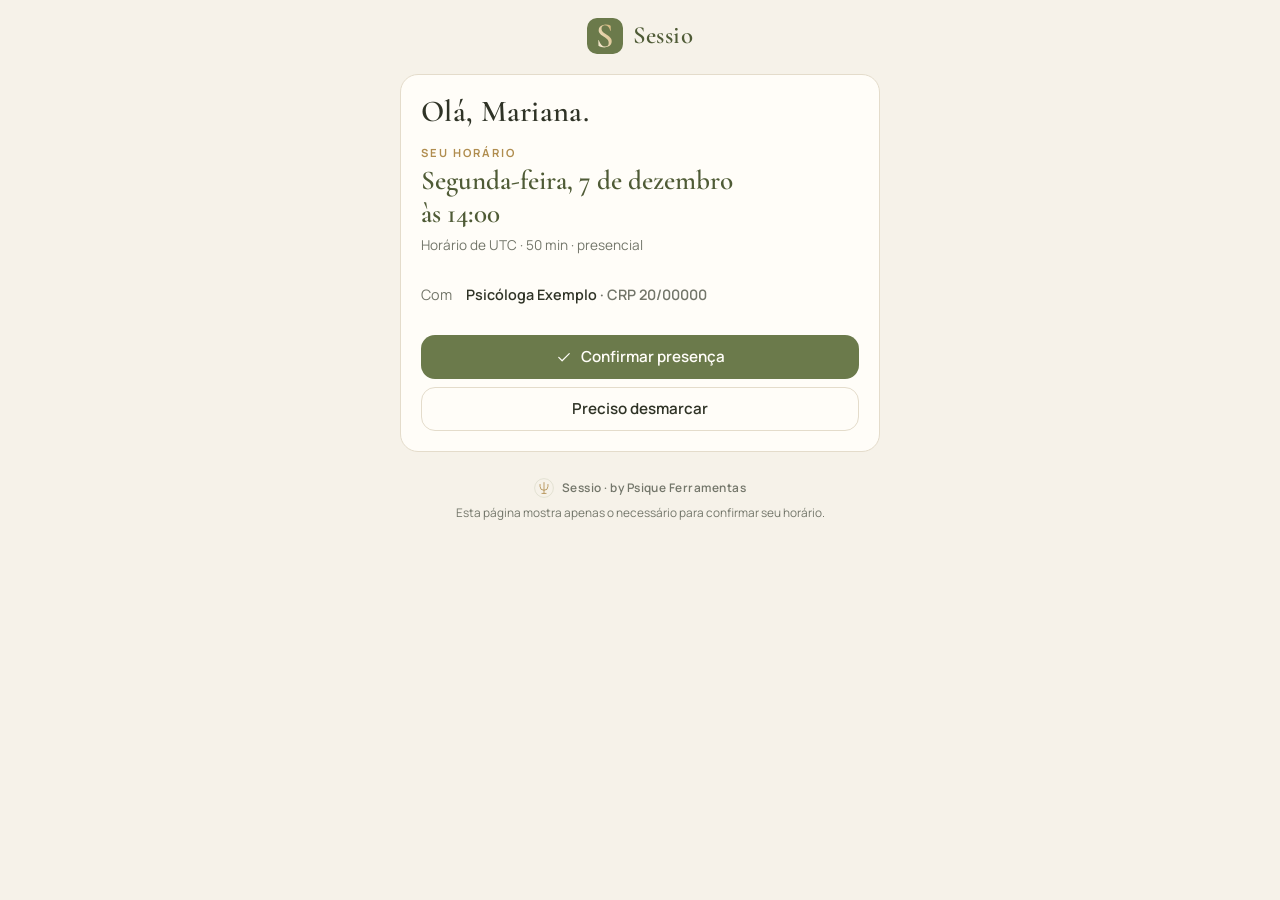
==== confirmar.html @ 3cd2a892 "Sessio: primeira versão da agenda clínica Agenda com recorrência, encaixes e bloqueios; pacientes; f" ====
<!doctype html>
<html lang="pt-BR">
<head>
<meta charset="utf-8">
<meta name="viewport" content="width=device-width, initial-scale=1, viewport-fit=cover">
<meta name="theme-color" content="#6B7A4B">
<meta name="robots" content="noindex, nofollow">
<meta name="referrer" content="no-referrer">
<link rel="icon" href="icons/icon.svg" type="image/svg+xml">
<title>Confirmar horário · Sessio</title>
<link rel="preconnect" href="https://fonts.googleapis.com">
<link rel="preconnect" href="https://fonts.gstatic.com" crossorigin>
<link rel="stylesheet" href="https://fonts.googleapis.com/css2?family=Cormorant+Garamond:ital,wght@0,500;0,600;1,500;1,600&family=Manrope:wght@400;500;600;700;800&display=swap">
<link rel="stylesheet" href="css/sessio.css?v=2026.11.20-1">
<style>
  .wrap{max-width:480px}
  .when{font-family:var(--display);font-size:1.7rem;font-weight:600;color:var(--olive-deep);line-height:1.2}
  .done-ico{width:58px;height:58px;border-radius:18px;margin:0 auto;display:grid;place-items:center;background:var(--olive-soft);color:var(--olive-deep)}
  .done-ico svg{width:30px;height:30px}
  .done-ico.bad{background:color-mix(in srgb,var(--t3) 14%,transparent);color:var(--t3)}
</style>
</head>
<body>
<div class="wrap" id="app" aria-live="polite"><div class="loading">Carregando…</div></div>
<div class="toast" id="toast" role="status" hidden></div>
<script src="js/vendor/supabase.min.js?v=2026.11.20-1"></script>
<script src="js/config.js?v=2026.11.20-1"></script>
<script src="js/util.js?v=2026.11.20-1"></script>
<script>
(async function(){
  const {$, esc, ico} = U;
  const CFG = window.SESSIO_CONFIG || {};
  const LIVE = !!(CFG.supabaseUrl && CFG.supabaseKey && window.supabase);
  const sb = LIVE ? supabase.createClient(CFG.supabaseUrl, CFG.supabaseKey, {auth:{persistSession:false}}) : null;
  const qs = new URLSearchParams(location.search);
  const token = qs.get('t') || '';
  const pedido = qs.get('r');
  const app = $('#app');

  const rodape = `<footer class="foot"><span class="psi">${U.psi(20)} Sessio · by Psique Ferramentas</span>
    <span>Esta página mostra apenas o necessário para confirmar seu horário.</span></footer>`;
  const paint = h => { app.innerHTML = `<header class="topbar" style="justify-content:center"><span class="brand" style="cursor:default"><img src="icons/icon.svg" alt=""><span><span class="brand-name">Sessio</span></span></span></header>${h}${rodape}`; };

  let s = null;
  if (!LIVE) {
    const d = U.addDays(new Date(), 1); d.setHours(14, 0, 0, 0);
    s = {paciente:'Mariana', profissional:'Psicóloga Exemplo', crp:'CRP 20/00000', whatsapp:'92900000000', inicio:d.toISOString(),
         duracao_min:50, modalidade:'presencial', link:null, status:'agendada', confirmacao:'pendente', fuso:U.fusoLocal(), demo:true};
  } else if (/^[0-9a-f-]{36}$/i.test(token)) {
    const {data, error} = await sb.rpc('sessao_publica', {p_token:token});
    if (!error && data && data.length) s = data[0];
  }

  if (!s) {
    paint(`<div class="card stack center"><div class="done-ico bad">${ico.x}</div><h2>Link indisponível</h2>
      <p class="muted">Este link expirou ou não é válido. Fale diretamente com a(o) profissional que atende você.</p></div>`);
    return;
  }

  const tz = s.fuso || 'America/Sao_Paulo';
  const f = o => new Intl.DateTimeFormat('pt-BR', {timeZone:tz, ...o}).format(new Date(s.inicio));
  const dia = U.cap(f({weekday:'long', day:'numeric', month:'long'}));
  const hora = f({hour:'2-digit', minute:'2-digit'});
  const cidade = tz.split('/').pop().replace(/_/g, ' ');
  const tzLocal = U.fusoLocal();
  const quem = esc(s.profissional) + (s.crp ? ` <span class="muted">· ${esc(s.crp)}</span>` : '');
  const passou = new Date(s.inicio) < new Date();
  const wa = (txt) => s.whatsapp ? `<a class="btn soft block" href="${esc(U.waLink(s.whatsapp, txt))}" target="_blank" rel="noopener">${ico.whats} Falar com ${esc(U.primeiroNome(s.profissional))} no WhatsApp</a>` : '';

  const resumo = `
    <div class="stack tight" style="gap:4px">
      <span class="eyebrow">Seu horário</span>
      <p class="when">${esc(dia)}<br>às ${esc(hora)}</p>
      <p class="muted small">Horário de ${esc(cidade)}${tz !== tzLocal ? ' (confira se o seu fuso é diferente)' : ''} · ${s.duracao_min} min · ${s.modalidade === 'online' ? 'on-line' : 'presencial'}</p>
    </div>
    <dl class="kv"><dt>Com</dt><dd>${quem}</dd>${s.modalidade === 'online' && s.link ? `<dt>Link</dt><dd><a href="${esc(s.link)}" target="_blank" rel="noopener">${esc(s.link)}</a></dd>` : ''}</dl>`;

  function telaFinal(tipo){
    const ok = tipo === 'confirmada';
    paint(`<div class="card stack center">
      <div class="done-ico ${ok ? '' : 'bad'}">${ok ? ico.check : ico.x}</div>
      <h2>${ok ? 'Presença <em>confirmada</em>' : 'Pedido de <em>desmarcação</em> enviado'}</h2>
      <p class="muted">${ok ? `Obrigado, ${esc(s.paciente)}. Até ${esc(dia.toLowerCase())}, às ${esc(hora)}.` : `${esc(U.primeiroNome(s.profissional))} já pode ver seu aviso na agenda. Se quiser remarcar, combine um novo horário diretamente.`}</p>
      ${ok ? '' : wa(`Olá! Precisei desmarcar o horário de ${dia.toLowerCase()}, às ${hora}. Podemos combinar um novo horário?`)}
      ${s.demo ? '<p class="tiny muted">Demonstração: nada foi enviado.</p>' : ''}
    </div>`);
  }

  async function responder(r){
    if (s.demo) return telaFinal(r);
    const {data, error} = await sb.rpc('responder_sessao', {p_token:token, p_resposta:r});
    if (error || data !== 'ok') { U.toast('Não foi possível registrar. Fale com a(o) profissional.'); return; }
    s.confirmacao = r; telaFinal(r);
  }

  function telaPrincipal(){
    let estado = '';
    if (s.status !== 'agendada') estado = `<div class="banner bad"><span>Este horário não está mais agendado. Em caso de dúvida, fale com a(o) profissional.</span></div>`;
    else if (passou) estado = `<div class="banner"><span>Este horário já passou.</span></div>`;
    else if (s.confirmacao === 'confirmada') estado = `<div class="banner"><span>${ico.check.replace('<svg', '<svg width="16" height="16" style="vertical-align:-3px"')} Você já confirmou sua presença.</span></div>`;
    else if (s.confirmacao === 'desmarcada') estado = `<div class="banner bad"><span>Você já pediu para desmarcar este horário.</span></div>`;
    const pode = s.status === 'agendada' && !passou;
    paint(`<div class="card stack">
      <h1 style="font-size:1.9rem">Olá, ${esc(s.paciente)}.</h1>
      ${resumo}${estado}
      ${pode ? `<div class="stack tight">
        ${s.confirmacao !== 'confirmada' ? `<button class="btn primary block" id="b-conf">${ico.check} Confirmar presença</button>` : ''}
        ${s.confirmacao !== 'desmarcada' ? `<button class="btn ${pedido === 'desmarcar' ? 'danger' : 'ghost'} block" id="b-desm">Preciso desmarcar</button>` : ''}
      </div>` : ''}
      ${!pode || s.confirmacao === 'desmarcada' ? wa('Olá! Gostaria de falar sobre o meu horário.') : ''}
    </div>`);
    const c = $('#b-conf'), d = $('#b-desm');
    if (c) c.onclick = () => { c.disabled = true; responder('confirmada').finally(() => c.disabled = false); };
    if (d) d.onclick = telaDesmarcar;
  }

  function telaDesmarcar(){
    paint(`<div class="card stack">
      <span class="eyebrow">Desmarcar</span><h2>Tem certeza?</h2>
      <p class="muted">Vamos avisar ${esc(U.primeiroNome(s.profissional))} que você não poderá comparecer ${esc(dia.toLowerCase())}, às ${esc(hora)}. Combine com ela(e) a política de cancelamento e um novo horário.</p>
      <div class="stack tight"><button class="btn danger block" id="b-sim">Sim, desmarcar</button><button class="btn ghost block" id="b-nao">Voltar</button></div>
    </div>`);
    $('#b-sim').onclick = e => { e.target.disabled = true; responder('desmarcada'); };
    $('#b-nao').onclick = telaPrincipal;
  }

  telaPrincipal();
})();
</script>
</body>
</html>
---- css/sessio.css ----
/* Sessio · by Psique Ferramentas
   Identidade: creme, verde-oliva e dourado. Cormorant Garamond nos títulos, Manrope no texto. */
:root{
  --bg:#F6F2E9; --surface:#FFFDF8; --line:#E4DCCB; --ink:#2F3326; --muted:#73766A;
  --olive:#6B7A4B; --olive-deep:#4F5B36; --olive-soft:#E7EADB; --gold:#B08D4F; --gold-soft:#F1E6CF;
  --t0:#7F9461; --t1:#C3A257; --t2:#C2875A; --t3:#A85E57;
  --on-olive:#FFFDF8;
  --shadow:0 1px 2px rgba(60,55,30,.05),0 8px 24px rgba(60,55,30,.06);
  --display:"Cormorant Garamond",Georgia,"Times New Roman",serif;
  --body:"Manrope",system-ui,-apple-system,"Segoe UI",sans-serif;
  --r:18px;
}
@media (prefers-color-scheme: dark){:root:not([data-theme="light"]){
  --bg:#1B1D16;--surface:#24271E;--line:#363A2C;--ink:#ECE7D8;--muted:#A6A797;
  --olive:#A4B27C;--olive-deep:#C3CF9C;--olive-soft:#2F3427;--gold:#D3B57A;--gold-soft:#3A3324;
  --t0:#9DB07C;--t1:#D7BA73;--t2:#D79F73;--t3:#D08880;--on-olive:#1B1D16;
  --shadow:0 1px 2px rgba(0,0,0,.3),0 8px 24px rgba(0,0,0,.25);color-scheme:dark}}
:root[data-theme="dark"]{
  --bg:#1B1D16;--surface:#24271E;--line:#363A2C;--ink:#ECE7D8;--muted:#A6A797;
  --olive:#A4B27C;--olive-deep:#C3CF9C;--olive-soft:#2F3427;--gold:#D3B57A;--gold-soft:#3A3324;
  --t0:#9DB07C;--t1:#D7BA73;--t2:#D79F73;--t3:#D08880;--on-olive:#1B1D16;
  --shadow:0 1px 2px rgba(0,0,0,.3),0 8px 24px rgba(0,0,0,.25);color-scheme:dark}

*{box-sizing:border-box}
html,body{margin:0}
body{background:var(--bg);color:var(--ink);font-family:var(--body);font-size:15px;line-height:1.55;
  padding-left:max(16px,env(safe-area-inset-left,0px));padding-right:max(16px,env(safe-area-inset-right,0px));
  padding-top:max(18px,env(safe-area-inset-top,0px));padding-bottom:calc(48px + env(safe-area-inset-bottom,0px));
  -webkit-font-smoothing:antialiased}
.wrap{max-width:680px;margin:0 auto;display:flex;flex-direction:column;gap:20px}
h1,h2,h3{font-family:var(--display);font-weight:600;line-height:1.15;margin:0;text-wrap:balance;color:var(--ink)}
h1{font-size:2.1rem;letter-spacing:.01em}
h2{font-size:1.7rem;color:var(--olive-deep)}
h3{font-size:1.25rem}
h2 em,h1 em{font-style:italic;color:var(--gold);font-weight:600}
p{margin:0}
.muted{color:var(--muted)}
.small{font-size:.85rem}
.tiny{font-size:.75rem}
.eyebrow{font-size:.7rem;letter-spacing:.18em;text-transform:uppercase;color:var(--gold);font-weight:700}
a{color:var(--olive-deep)}
button,input,textarea,select{font:inherit;color:inherit}
:focus-visible{outline:2px solid var(--gold);outline-offset:2px;border-radius:8px}
.num{font-variant-numeric:tabular-nums lining-nums}
[hidden]{display:none!important}

/* topo */
.topbar{display:flex;align-items:center;justify-content:space-between;gap:10px;flex-wrap:wrap}
.brand{display:flex;align-items:center;gap:10px;background:none;border:0;padding:0;cursor:pointer;text-align:left}
.brand img{width:36px;height:36px;border-radius:10px;display:block}
.brand-name{font-family:var(--display);font-size:1.55rem;font-weight:600;color:var(--olive-deep);letter-spacing:.02em;line-height:1}
.brand-sub{font-size:.62rem;letter-spacing:.16em;text-transform:uppercase;color:var(--muted);display:block;margin-top:3px}
.nav{display:flex;gap:2px;background:var(--surface);border:1px solid var(--line);border-radius:999px;padding:4px}
.nav button{border:0;background:none;padding:6px 11px;border-radius:999px;cursor:pointer;font-size:.8rem;color:var(--muted);font-weight:700}
.nav button[aria-current="true"]{background:var(--olive-soft);color:var(--olive-deep)}
@media (max-width:520px){.topbar{justify-content:center}.brand{width:100%;justify-content:center}.nav{width:100%;justify-content:space-between}.nav button{flex:1;padding:7px 4px;font-size:.78rem}}

/* cartão de acesso */
.access{background:var(--surface);border:1px solid var(--line);border-radius:24px;box-shadow:var(--shadow);padding:30px 22px 22px;text-align:center;position:relative;overflow:hidden}
.access::before{content:"";position:absolute;inset:auto -40px -60px auto;width:220px;height:220px;border-radius:50%;background:radial-gradient(circle,var(--gold-soft),transparent 70%);opacity:.8;pointer-events:none}
.access > *{position:relative}
.access .logo{width:68px;height:68px;border-radius:18px;margin:0 auto 12px;display:block;box-shadow:var(--shadow)}
.access h1{font-size:2.4rem;color:var(--olive-deep)}
.access .tag{font-family:var(--display);font-style:italic;font-size:1.15rem;color:var(--gold);margin-top:2px}
.rule{height:1px;background:linear-gradient(90deg,transparent,var(--line),transparent);margin:18px 0 14px}

.pill{display:inline-flex;align-items:center;gap:5px;font-size:.66rem;font-weight:800;letter-spacing:.07em;text-transform:uppercase;padding:3px 9px;border-radius:999px;background:var(--olive-soft);color:var(--olive-deep);white-space:nowrap}
.pill.gold{background:var(--gold-soft);color:var(--gold)}
.pill.line{background:none;border:1px solid var(--line);color:var(--muted)}
.pill.ok{background:color-mix(in srgb,var(--t0) 18%,transparent);color:var(--t0)}
.pill.warn{background:color-mix(in srgb,var(--t1) 20%,transparent);color:color-mix(in srgb,var(--t1) 75%,var(--ink))}
.pill.bad{background:color-mix(in srgb,var(--t3) 16%,transparent);color:var(--t3)}

.btn{display:inline-flex;align-items:center;justify-content:center;gap:8px;border-radius:14px;padding:12px 18px;border:1px solid transparent;cursor:pointer;font-weight:600;font-size:.95rem;text-decoration:none;transition:transform .15s ease,background .15s ease;line-height:1.2}
.btn:active{transform:scale(.98)}
.btn[disabled]{opacity:.55;cursor:default}
.btn.primary{background:var(--olive);color:var(--on-olive)}
.btn.primary:hover{background:var(--olive-deep)}
.btn.soft{background:var(--olive-soft);color:var(--olive-deep)}
.btn.gold{background:var(--gold-soft);color:var(--gold)}
.btn.ghost{background:none;border-color:var(--line);color:var(--ink)}
.btn.danger{background:none;border-color:color-mix(in srgb,var(--t3) 45%,transparent);color:var(--t3)}
.btn.sm{padding:8px 12px;font-size:.84rem;border-radius:12px}
.btn.block{width:100%}
.btn svg{width:18px;height:18px;flex:none}
.btn-row{display:flex;gap:10px;flex-wrap:wrap}
.btn-row .btn{flex:1 1 150px}
.back{background:none;border:0;padding:0;color:var(--muted);cursor:pointer;font-weight:600;font-size:.88rem;display:inline-flex;gap:6px;align-items:center;align-self:flex-start}
.linkbtn{background:none;border:0;padding:0;color:var(--olive-deep);font-weight:700;cursor:pointer;text-decoration:underline;text-underline-offset:3px}

.card{background:var(--surface);border:1px solid var(--line);border-radius:var(--r);padding:20px}
.stack{display:flex;flex-direction:column;gap:14px}
.stack.tight{gap:8px}
.between{display:flex;align-items:center;justify-content:space-between;gap:10px;flex-wrap:wrap}
.center{text-align:center;align-items:center}
.list{display:flex;flex-direction:column;border:1px solid var(--line);border-radius:var(--r);background:var(--surface);overflow:hidden}
.row{display:flex;align-items:center;gap:12px;padding:13px 16px;border:0;border-bottom:1px solid var(--line);background:none;text-align:left;cursor:pointer;width:100%}
.row:last-child{border-bottom:0}
.row:hover{background:color-mix(in srgb,var(--olive-soft) 60%,transparent)}
.row .grow{flex:1;min-width:0}
.row .t{font-weight:700;white-space:nowrap;overflow:hidden;text-overflow:ellipsis}
.row .s{font-size:.8rem;color:var(--muted);white-space:nowrap;overflow:hidden;text-overflow:ellipsis}
.row .end{display:flex;flex-direction:column;align-items:flex-end;gap:4px;flex:none}
.empty{padding:26px 18px;text-align:center;color:var(--muted);font-size:.9rem}
.avatar{width:38px;height:38px;border-radius:12px;background:var(--olive-soft);color:var(--olive-deep);display:grid;place-items:center;font-family:var(--display);font-weight:600;font-size:1.15rem;flex:none}

.banner{display:flex;gap:12px;align-items:center;justify-content:space-between;flex-wrap:wrap;background:var(--gold-soft);border-radius:14px;padding:12px 14px;font-size:.88rem}
.banner.bad{background:color-mix(in srgb,var(--t3) 12%,transparent);border:1px solid color-mix(in srgb,var(--t3) 35%,transparent)}
.banner .btn{padding:7px 12px;font-size:.84rem}

/* formulários */
label.f{display:flex;flex-direction:column;gap:6px;font-size:.82rem;font-weight:700;color:var(--muted)}
label.f .hint{font-weight:500;font-size:.78rem}
.input{border:1px solid var(--line);background:var(--bg);border-radius:12px;padding:11px 13px;font-size:1rem;font-weight:500;color:var(--ink);width:100%;min-width:0;appearance:none;-webkit-appearance:none}
select.input{background-image:linear-gradient(45deg,transparent 50%,var(--muted) 50%),linear-gradient(135deg,var(--muted) 50%,transparent 50%);background-position:calc(100% - 18px) 52%,calc(100% - 13px) 52%;background-size:5px 5px;background-repeat:no-repeat;padding-right:34px}
textarea.input{resize:vertical;min-height:72px;line-height:1.45}
.input:focus{outline:2px solid var(--olive);outline-offset:0;border-color:transparent}
.fields{display:grid;grid-template-columns:repeat(2,minmax(0,1fr));gap:12px}
.fields .full{grid-column:1 / -1}
@media (max-width:400px){.fields.r{grid-template-columns:1fr}}
.check{display:flex;gap:10px;align-items:flex-start;font-size:.9rem;cursor:pointer}
.check input{width:20px;height:20px;accent-color:var(--olive);margin-top:1px;flex:none}
.seg{display:flex;gap:4px;background:var(--bg);border:1px solid var(--line);border-radius:12px;padding:4px;flex-wrap:wrap}
.seg button{flex:1 1 auto;border:0;background:none;padding:8px 10px;border-radius:9px;font-size:.84rem;font-weight:700;color:var(--muted);cursor:pointer;white-space:nowrap}
.seg button[aria-pressed="true"]{background:var(--surface);color:var(--olive-deep);box-shadow:0 1px 3px rgba(60,55,30,.12)}
fieldset{border:0;padding:0;margin:0;min-width:0}
legend{font-size:.82rem;font-weight:700;color:var(--muted);padding:0;margin-bottom:6px}
.formsec{display:flex;flex-direction:column;gap:12px;padding-top:16px;border-top:1px solid var(--line)}
.formsec:first-child{padding-top:0;border-top:0}

/* agenda */
.cal-head{display:flex;align-items:center;justify-content:space-between;gap:8px}
.cal-head h2{font-size:1.6rem}
.iconbtn{width:38px;height:38px;border-radius:12px;border:1px solid var(--line);background:var(--surface);display:grid;place-items:center;cursor:pointer;color:var(--olive-deep);flex:none}
.iconbtn svg{width:18px;height:18px}
.week{display:grid;grid-template-columns:repeat(7,minmax(0,1fr));gap:4px}
.day{border:1px solid var(--line);background:var(--surface);border-radius:14px;padding:8px 0 7px;display:flex;flex-direction:column;align-items:center;gap:2px;cursor:pointer;min-width:0}
.day .wd{font-size:.62rem;font-weight:800;letter-spacing:.08em;text-transform:uppercase;color:var(--muted)}
.day .dn{font-family:var(--display);font-size:1.35rem;font-weight:600;line-height:1.1}
.day .dots{display:flex;gap:2px;height:6px;align-items:center}
.day .dots i{width:5px;height:5px;border-radius:50%;background:var(--olive)}
.day .dots i.b{background:var(--line)}
.day .dots b{font-size:.6rem;color:var(--muted);line-height:1}
.day.today .dn{color:var(--gold)}
.day[aria-pressed="true"]{background:var(--olive);border-color:var(--olive)}
.day[aria-pressed="true"] .wd,.day[aria-pressed="true"] .dn{color:var(--on-olive)}
.day[aria-pressed="true"] .dots i{background:var(--on-olive)}
.day.off{opacity:.55}
.dayhead{display:flex;align-items:baseline;justify-content:space-between;gap:10px;flex-wrap:wrap}
.dayhead h3{font-size:1.35rem}
.slot{display:flex;gap:12px;align-items:stretch;padding:12px 14px;border:0;border-bottom:1px solid var(--line);background:none;width:100%;text-align:left;cursor:pointer}
.slot:last-child{border-bottom:0}
.slot:hover{background:color-mix(in srgb,var(--olive-soft) 60%,transparent)}
.slot .time{width:50px;flex:none;display:flex;flex-direction:column;font-variant-numeric:tabular-nums;line-height:1.25}
.slot .time b{font-size:.95rem}
.slot .time span{font-size:.75rem;color:var(--muted)}
.slot .bar{width:3px;border-radius:3px;background:var(--olive);flex:none}
.slot .grow{flex:1;min-width:0;display:flex;flex-direction:column;gap:5px}
.slot .t{font-weight:700;white-space:nowrap;overflow:hidden;text-overflow:ellipsis}
.slot .tags{display:flex;gap:5px;flex-wrap:wrap}
.slot.block{cursor:pointer;background:repeating-linear-gradient(-45deg,transparent 0 8px,color-mix(in srgb,var(--line) 45%,transparent) 8px 9px)}
.slot.block .bar{background:var(--muted)}
.slot.done .bar{background:var(--t0)}
.slot.miss .bar{background:var(--t2)}
.slot.gone{opacity:.6}
.slot.gone .bar{background:var(--line)}
.slot.gone .t{text-decoration:line-through;text-decoration-color:var(--muted)}
.free{font-size:.78rem;color:var(--muted);padding:6px 14px 6px 76px;border-bottom:1px dashed var(--line);background:none;border-left:0;border-right:0;border-top:0;width:100%;text-align:left;cursor:pointer}
.free:hover{color:var(--olive-deep)}

/* financeiro */
.stats{display:grid;grid-template-columns:repeat(2,minmax(0,1fr));gap:10px}
.stat{background:var(--surface);border:1px solid var(--line);border-radius:16px;padding:14px 14px 12px;display:flex;flex-direction:column;gap:2px;min-width:0}
.stat .k{font-size:.66rem;font-weight:800;letter-spacing:.12em;text-transform:uppercase;color:var(--muted)}
.stat .v{font-family:var(--display);font-size:1.75rem;font-weight:600;line-height:1.1;font-variant-numeric:lining-nums tabular-nums;white-space:nowrap;overflow:hidden;text-overflow:ellipsis}
.stat .d{font-size:.75rem;color:var(--muted)}
.stat.hl{background:var(--olive-soft);border-color:transparent}
.stat.hl .v{color:var(--olive-deep)}
.stat.warn .v{color:var(--t2)}
.meter{height:8px;background:var(--line);border-radius:6px;overflow:hidden;display:flex}
.meter i{display:block;height:100%}

.kv{display:grid;grid-template-columns:auto 1fr;gap:6px 14px;font-size:.9rem}
.kv dt{color:var(--muted)}
.kv dd{margin:0;font-weight:600;min-width:0;overflow-wrap:anywhere}
.linkbox{display:flex;gap:8px;align-items:stretch}
.linkbox .input{font-size:.8rem;font-family:ui-monospace,Menlo,monospace}

.search{position:relative}
.search svg{position:absolute;left:14px;top:50%;transform:translateY(-50%);color:var(--muted);pointer-events:none;width:18px;height:18px}
.search .input{padding-left:42px;background:var(--surface)}

.toast{position:fixed;left:50%;bottom:calc(24px + env(safe-area-inset-bottom,0px));transform:translateX(-50%);background:var(--ink);color:var(--bg);padding:10px 16px;border-radius:12px;font-size:.88rem;font-weight:600;z-index:20;box-shadow:var(--shadow);max-width:calc(100vw - 32px)}
.foot{text-align:center;font-size:.74rem;color:var(--muted);display:flex;flex-direction:column;align-items:center;gap:6px;padding-top:6px}
.foot .psi{display:flex;align-items:center;gap:8px;font-weight:600;letter-spacing:.04em}
.loading{padding:40px 0;text-align:center;color:var(--muted)}
.fab{position:fixed;right:max(18px,env(safe-area-inset-right,0px));bottom:calc(20px + env(safe-area-inset-bottom,0px));width:56px;height:56px;border-radius:18px;background:var(--olive);color:var(--on-olive);border:0;display:grid;place-items:center;box-shadow:0 6px 20px rgba(60,55,30,.25);cursor:pointer;z-index:10}
.fab svg{width:24px;height:24px}
@media (min-width:760px){.fab{right:calc(50% - 340px - 76px)}}

@media (prefers-reduced-motion:reduce){*{transition:none!important;animation:none!important}}
@media print{
  body{background:#fff;color:#222;padding:0}
  .no-print,.topbar,.toast,.fab{display:none!important}
  .wrap{max-width:none}
}
.section-head{display:flex;flex-direction:column;gap:4px}
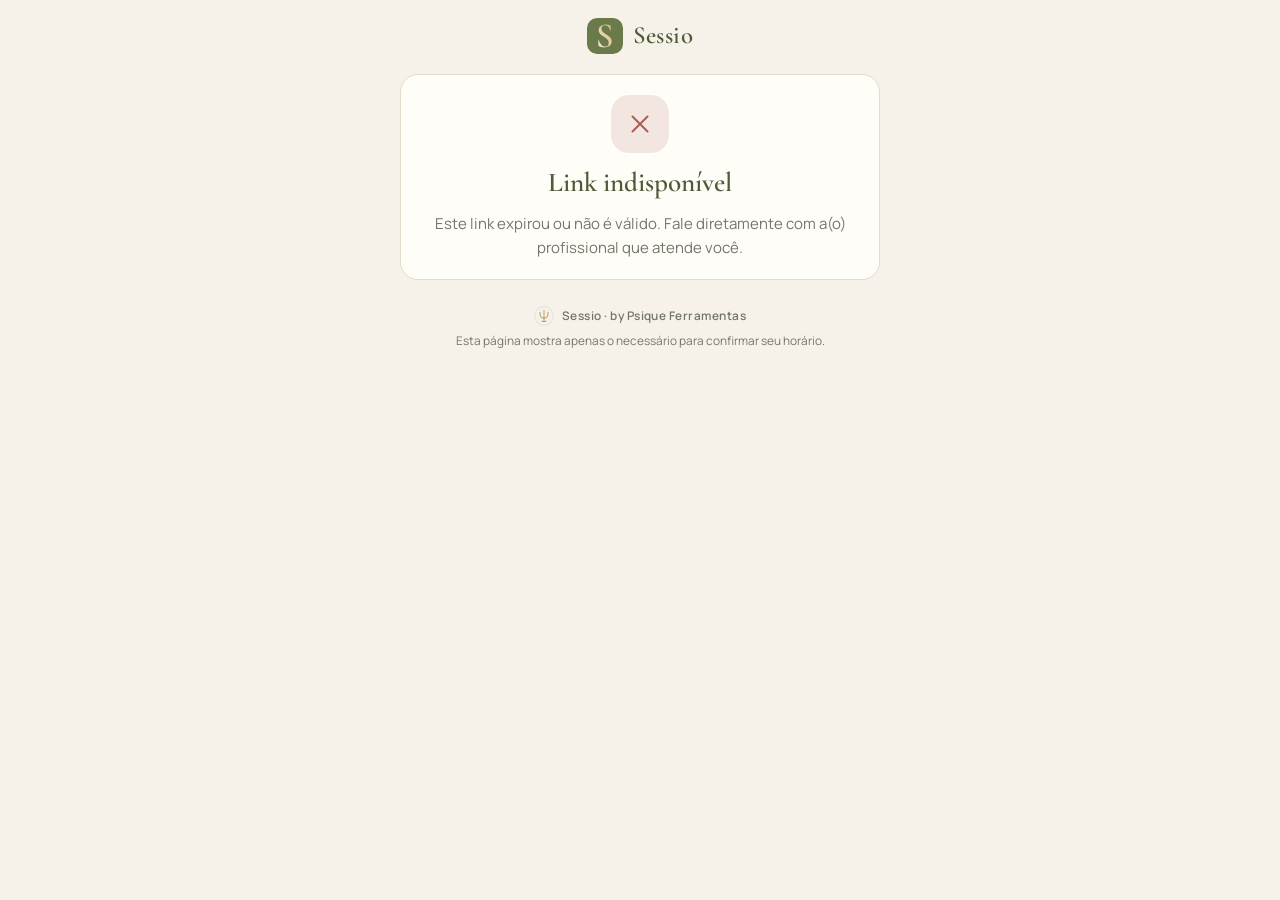
==== commit bac60c89: "Liga o Sessio ao projeto do Supabase Endereço e chave pública (publishable) do projeto Sessio; versã" ====
--- a/confirmar.html
+++ b/confirmar.html
@@ -11,7 +11,7 @@
 <link rel="preconnect" href="https://fonts.googleapis.com">
 <link rel="preconnect" href="https://fonts.gstatic.com" crossorigin>
 <link rel="stylesheet" href="https://fonts.googleapis.com/css2?family=Cormorant+Garamond:ital,wght@0,500;0,600;1,500;1,600&family=Manrope:wght@400;500;600;700;800&display=swap">
-<link rel="stylesheet" href="css/sessio.css?v=2026.11.20-1">
+<link rel="stylesheet" href="css/sessio.css?v=2026.11.20-2">
 <style>
   .wrap{max-width:480px}
   .when{font-family:var(--display);font-size:1.7rem;font-weight:600;color:var(--olive-deep);line-height:1.2}
@@ -23,9 +23,9 @@
 <body>
 <div class="wrap" id="app" aria-live="polite"><div class="loading">Carregando…</div></div>
 <div class="toast" id="toast" role="status" hidden></div>
-<script src="js/vendor/supabase.min.js?v=2026.11.20-1"></script>
-<script src="js/config.js?v=2026.11.20-1"></script>
-<script src="js/util.js?v=2026.11.20-1"></script>
+<script src="js/vendor/supabase.min.js?v=2026.11.20-2"></script>
+<script src="js/config.js?v=2026.11.20-2"></script>
+<script src="js/util.js?v=2026.11.20-2"></script>
 <script>
 (async function(){
   const {$, esc, ico} = U;
